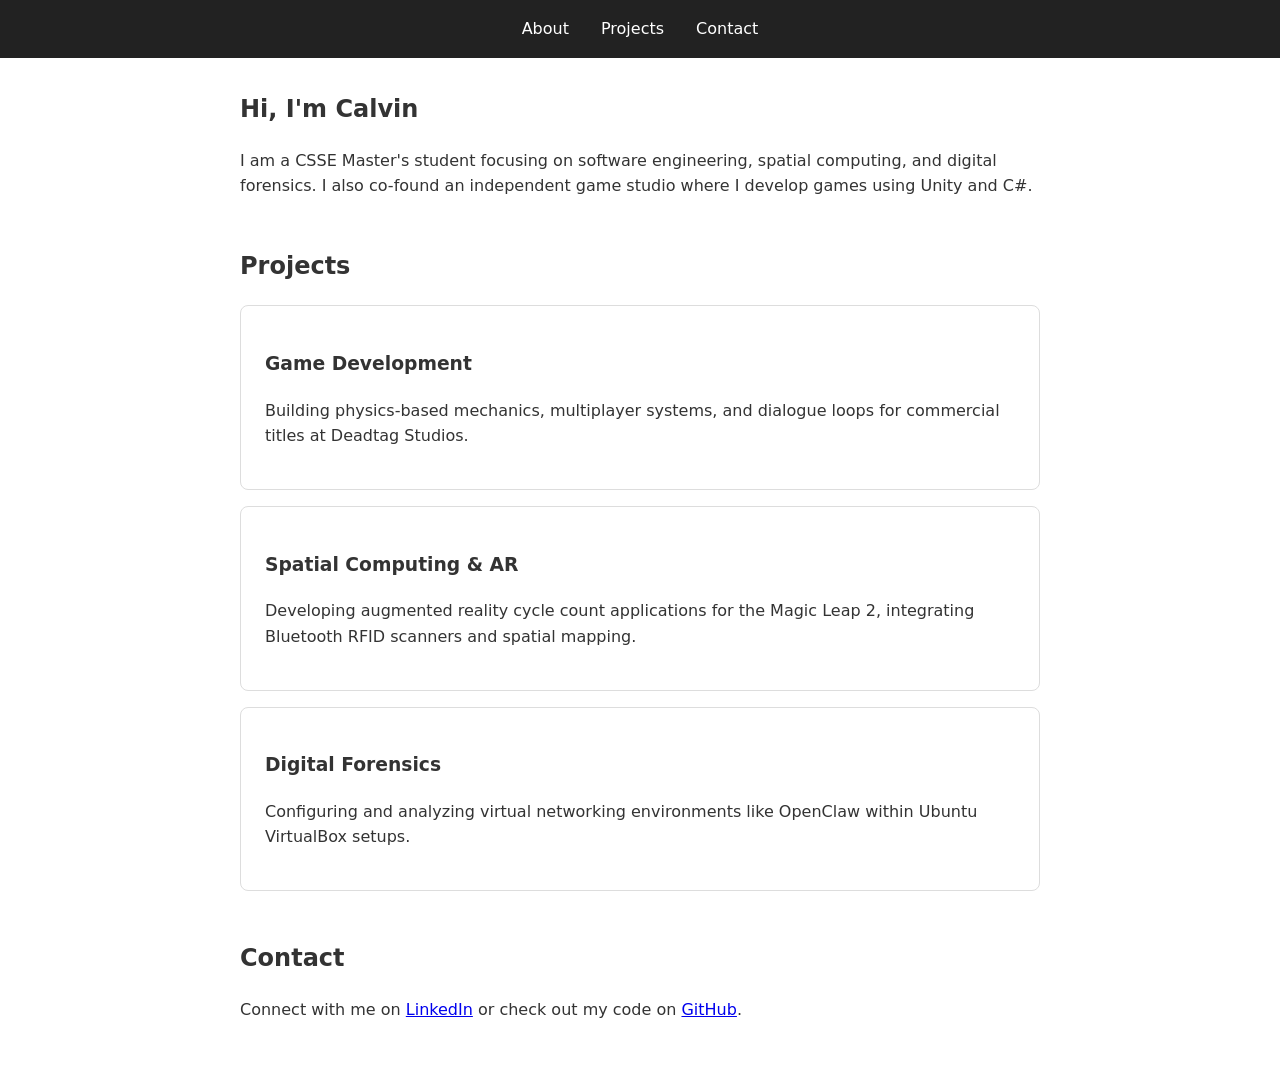
==== index.html @ 8c5049f7 "Template" ====
<!DOCTYPE html>
<html lang="en">
<head>
    <meta charset="UTF-8">
    <meta name="viewport" content="width=device-width, initial-scale=1.0">
    <title>Calvin - Portfolio</title>
    <link rel="stylesheet" href="style.css">
</head>
<body>
    <!-- Navigation -->
    <header>
        <nav>
            <a href="#about">About</a>
            <a href="#projects">Projects</a>
            <a href="#contact">Contact</a>
        </nav>
    </header>

    <!-- Main Content -->
    <main>
        <section id="about">
            <h1>Hi, I'm Calvin</h1>
            <p>I am a CSSE Master's student focusing on software engineering, spatial computing, and digital forensics. I also co-found an independent game studio where I develop games using Unity and C#.</p>
        </section>

        <section id="projects">
            <h2>Projects</h2>
            
            <div class="project-card">
                <h3>Game Development</h3>
                <p>Building physics-based mechanics, multiplayer systems, and dialogue loops for commercial titles at Deadtag Studios.</p>
            </div>

            <div class="project-card">
                <h3>Spatial Computing & AR</h3>
                <p>Developing augmented reality cycle count applications for the Magic Leap 2, integrating Bluetooth RFID scanners and spatial mapping.</p>
            </div>

            <div class="project-card">
                <h3>Digital Forensics</h3>
                <p>Configuring and analyzing virtual networking environments like OpenClaw within Ubuntu VirtualBox setups.</p>
            </div>
        </section>

        <section id="contact">
            <h2>Contact</h2>
            <p>Connect with me on <a href="#">LinkedIn</a> or check out my code on <a href="#">GitHub</a>.</p>
        </section>
    </main>
</body>
</html>
---- style.css ----
body {
    font-family: system-ui, -apple-system, sans-serif;
    line-height: 1.6;
    margin: 0;
    padding: 0;
    color: #333;
}

header {
    background: #222;
    color: #fff;
    padding: 1rem 0;
}

nav {
    display: flex;
    justify-content: center;
    gap: 2rem;
}

nav a {
    color: #fff;
    text-decoration: none;
}

main {
    max-width: 800px;
    margin: 2rem auto;
    padding: 0 1rem;
}

section {
    margin-bottom: 3rem;
}

.project-card {
    border: 1px solid #ddd;
    padding: 1.5rem;
    margin-bottom: 1rem;
    border-radius: 8px;
}
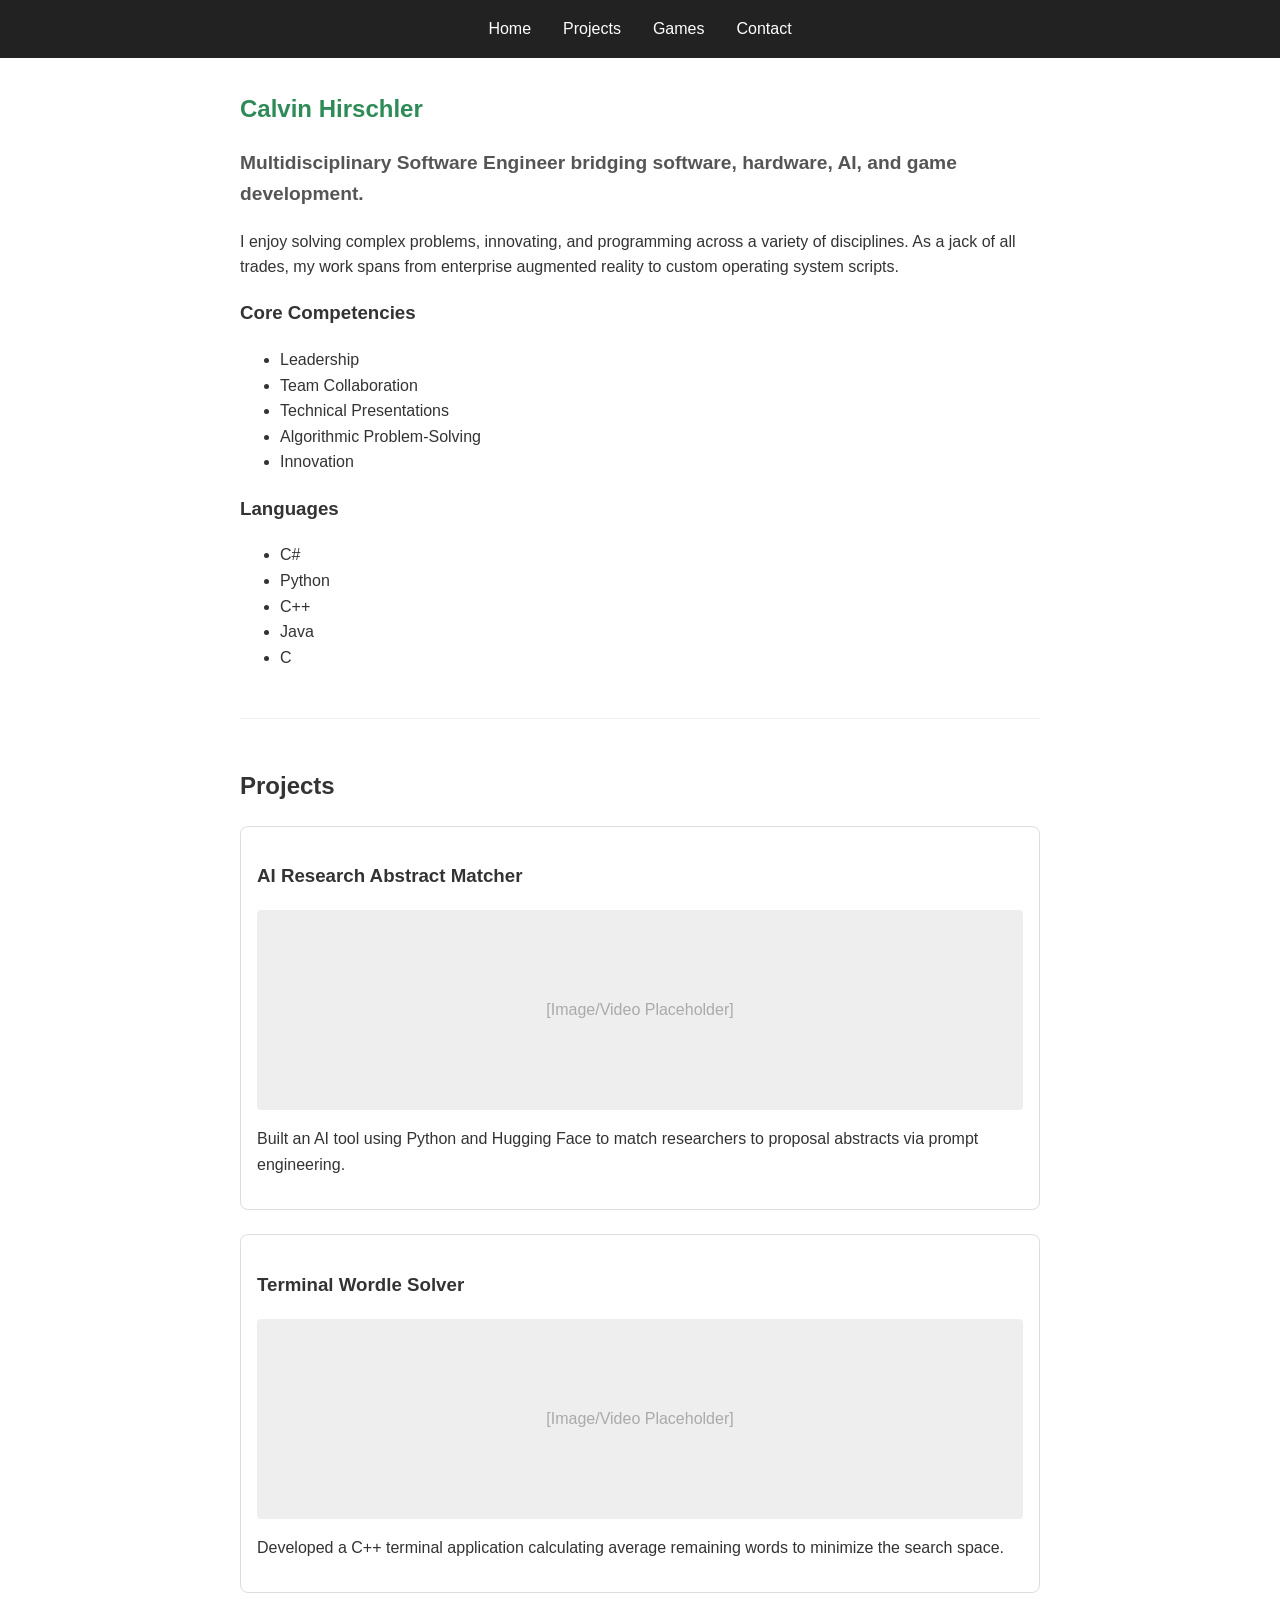
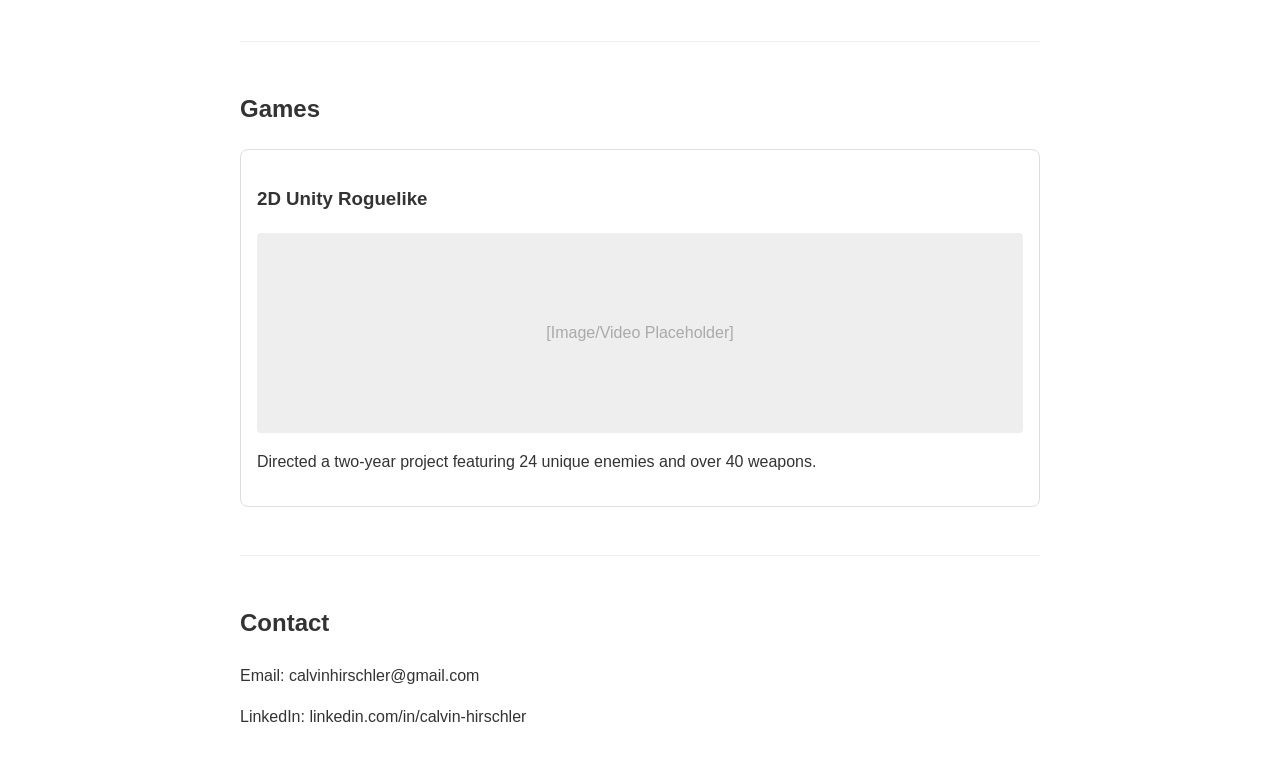
==== commit 3688f2c3: "Updated template" ====
--- a/index.html
+++ b/index.html
@@ -3,48 +3,80 @@
 <head>
     <meta charset="UTF-8">
     <meta name="viewport" content="width=device-width, initial-scale=1.0">
-    <title>Calvin - Portfolio</title>
+    <title>Calvin Hirschler - Portfolio</title>
     <link rel="stylesheet" href="style.css">
 </head>
 <body>
-    <!-- Navigation -->
     <header>
         <nav>
-            <a href="#about">About</a>
+            <a href="#home">Home</a>
             <a href="#projects">Projects</a>
+            <a href="#games">Games</a>
             <a href="#contact">Contact</a>
         </nav>
     </header>
 
-    <!-- Main Content -->
     <main>
-        <section id="about">
-            <h1>Hi, I'm Calvin</h1>
-            <p>I am a CSSE Master's student focusing on software engineering, spatial computing, and digital forensics. I also co-found an independent game studio where I develop games using Unity and C#.</p>
+        <section id="home">
+            <h1 class="highlight">Calvin Hirschler</h1>
+            <p class="subtitle">Multidisciplinary Software Engineer bridging software, hardware, AI, and game development.</p>
+            <p>I enjoy solving complex problems, innovating, and programming across a variety of disciplines. As a jack of all trades, my work spans from enterprise augmented reality to custom operating system scripts.</p>
+            
+            <h3>Core Competencies</h3>
+            <ul>
+                <li>Leadership</li>
+                <li>Team Collaboration</li>
+                <li>Technical Presentations</li>
+                <li>Algorithmic Problem-Solving</li>
+                <li>Innovation</li>
+            </ul>
+
+            <h3>Languages</h3>
+            <ul>
+                <li>C#</li>
+                <li>Python</li>
+                <li>C++</li>
+                <li>Java</li>
+                <li>C</li>
+            </ul>
         </section>
+
+        <hr>
 
         <section id="projects">
             <h2>Projects</h2>
             
-            <div class="project-card">
-                <h3>Game Development</h3>
-                <p>Building physics-based mechanics, multiplayer systems, and dialogue loops for commercial titles at Deadtag Studios.</p>
+            <div class="card">
+                <h3>AI Research Abstract Matcher</h3>
+                <div class="media-placeholder">[Image/Video Placeholder]</div>
+                <p>Built an AI tool using Python and Hugging Face to match researchers to proposal abstracts via prompt engineering.</p>
             </div>
 
-            <div class="project-card">
-                <h3>Spatial Computing & AR</h3>
-                <p>Developing augmented reality cycle count applications for the Magic Leap 2, integrating Bluetooth RFID scanners and spatial mapping.</p>
-            </div>
-
-            <div class="project-card">
-                <h3>Digital Forensics</h3>
-                <p>Configuring and analyzing virtual networking environments like OpenClaw within Ubuntu VirtualBox setups.</p>
+            <div class="card">
+                <h3>Terminal Wordle Solver</h3>
+                <div class="media-placeholder">[Image/Video Placeholder]</div>
+                <p>Developed a C++ terminal application calculating average remaining words to minimize the search space.</p>
             </div>
         </section>
 
+        <hr>
+
+        <section id="games">
+            <h2>Games</h2>
+            
+            <div class="card">
+                <h3>2D Unity Roguelike</h3>
+                <div class="media-placeholder">[Image/Video Placeholder]</div>
+                <p>Directed a two-year project featuring 24 unique enemies and over 40 weapons.</p>
+            </div>
+        </section>
+
+        <hr>
+
         <section id="contact">
             <h2>Contact</h2>
-            <p>Connect with me on <a href="#">LinkedIn</a> or check out my code on <a href="#">GitHub</a>.</p>
+            <p>Email: calvinhirschler@gmail.com</p>
+            <p>LinkedIn: linkedin.com/in/calvin-hirschler</p>
         </section>
     </main>
 </body>
--- a/style.css
+++ b/style.css
@@ -1,41 +1,54 @@
 body {
-    font-family: system-ui, -apple-system, sans-serif;
+    font-family: sans-serif;
     line-height: 1.6;
     margin: 0;
     padding: 0;
     color: #333;
 }
-
 header {
     background: #222;
-    color: #fff;
     padding: 1rem 0;
 }
-
 nav {
     display: flex;
     justify-content: center;
     gap: 2rem;
 }
-
 nav a {
     color: #fff;
     text-decoration: none;
 }
-
 main {
     max-width: 800px;
     margin: 2rem auto;
     padding: 0 1rem;
 }
-
-section {
-    margin-bottom: 3rem;
+.highlight {
+    color: #2e8b57;
 }
-
-.project-card {
+.subtitle {
+    font-size: 1.2rem;
+    font-weight: bold;
+    color: #555;
+}
+.card {
     border: 1px solid #ddd;
-    padding: 1.5rem;
+    border-radius: 8px;
+    padding: 1rem;
+    margin-bottom: 1.5rem;
+}
+.media-placeholder {
+    background: #eee;
+    height: 200px;
+    display: flex;
+    align-items: center;
+    justify-content: center;
+    color: #aaa;
     margin-bottom: 1rem;
-    border-radius: 8px;
+    border-radius: 4px;
+}
+hr {
+    margin: 3rem 0;
+    border: 0;
+    border-top: 1px solid #eee;
 }
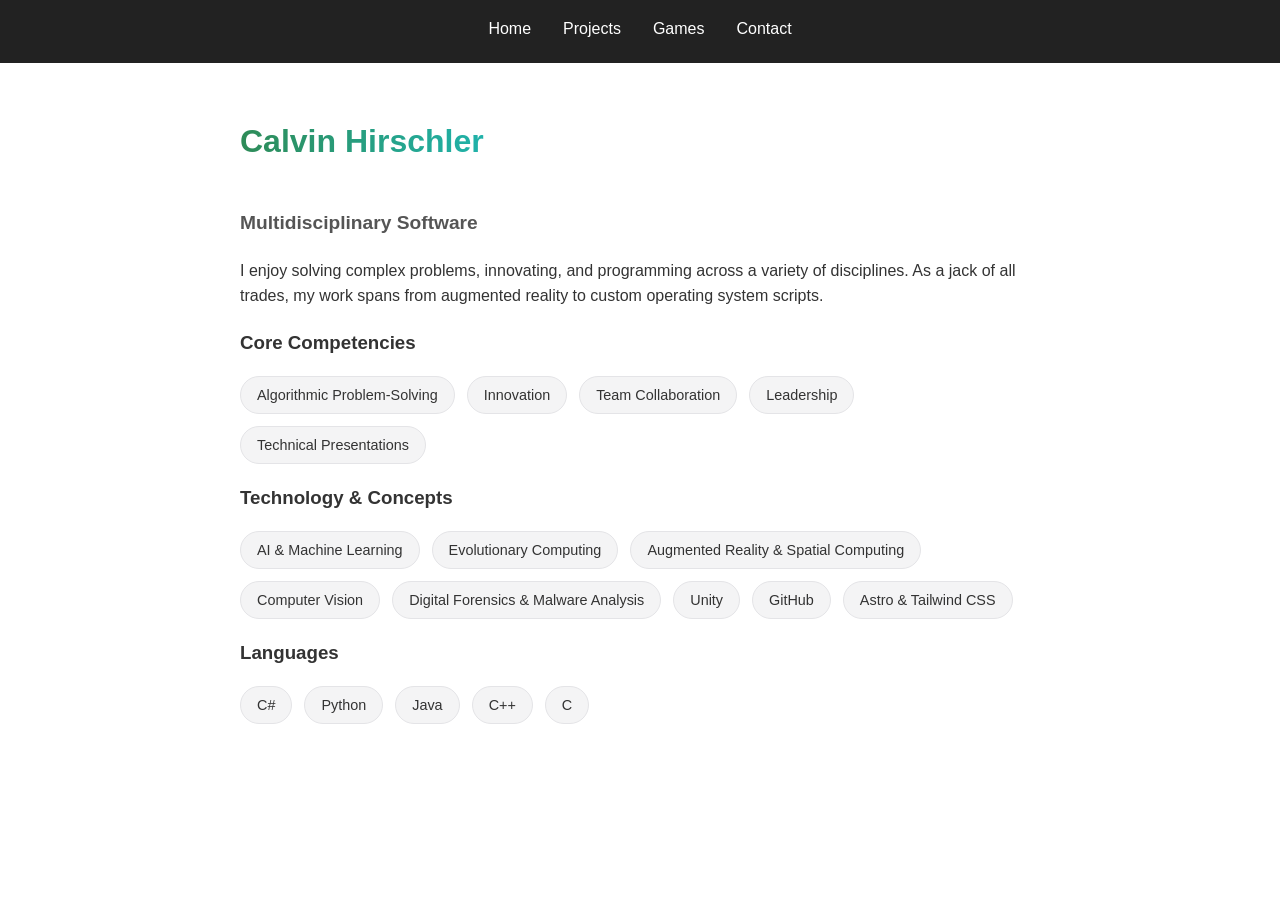
==== commit de9c17d3: "Updated pages" ====
--- a/index.html
+++ b/index.html
@@ -3,81 +3,52 @@
 <head>
     <meta charset="UTF-8">
     <meta name="viewport" content="width=device-width, initial-scale=1.0">
-    <title>Calvin Hirschler - Portfolio</title>
+    <title>Calvin Hirschler - Home</title>
     <link rel="stylesheet" href="style.css">
 </head>
 <body>
     <header>
         <nav>
-            <a href="#home">Home</a>
-            <a href="#projects">Projects</a>
-            <a href="#games">Games</a>
-            <a href="#contact">Contact</a>
+            <a href="index.html">Home</a>
+            <a href="projects.html">Projects</a>
+            <a href="games.html">Games</a>
+            <a href="contact.html">Contact</a>
         </nav>
     </header>
+    <main>
+        <h1 class="highlight">Calvin Hirschler</h1>
+        <p class="subtitle">Multidisciplinary Software</p>
+        <p>I enjoy solving complex problems, innovating, and programming across a variety of disciplines. As a jack of all trades, my work spans from augmented reality to custom operating system scripts.</p>
+        
+        <h3>Core Competencies</h3>
+        <ul class="skill-tags">
+            <li>Algorithmic Problem-Solving</li>
+            <li>Innovation</li>
+            <li>Team Collaboration</li>
+            <li>Leadership</li>
+            <li>Technical Presentations</li>
+        </ul>
 
-    <main>
-        <section id="home">
-            <h1 class="highlight">Calvin Hirschler</h1>
-            <p class="subtitle">Multidisciplinary Software Engineer bridging software, hardware, AI, and game development.</p>
-            <p>I enjoy solving complex problems, innovating, and programming across a variety of disciplines. As a jack of all trades, my work spans from enterprise augmented reality to custom operating system scripts.</p>
-            
-            <h3>Core Competencies</h3>
-            <ul>
-                <li>Leadership</li>
-                <li>Team Collaboration</li>
-                <li>Technical Presentations</li>
-                <li>Algorithmic Problem-Solving</li>
-                <li>Innovation</li>
-            </ul>
+        <h3>Technology & Concepts</h3>
+        <ul class="skill-tags">
+            <li>AI & Machine Learning</li>
+            <li>Evolutionary Computing</li>
+            <li>Augmented Reality & Spatial Computing</li>
+            <li>Computer Vision</li>
+            <li>Digital Forensics & Malware Analysis</li>
+            <li>Unity</li>
+            <li>GitHub</li>
+            <li>Astro & Tailwind CSS</li>
+        </ul>
 
-            <h3>Languages</h3>
-            <ul>
-                <li>C#</li>
-                <li>Python</li>
-                <li>C++</li>
-                <li>Java</li>
-                <li>C</li>
-            </ul>
-        </section>
-
-        <hr>
-
-        <section id="projects">
-            <h2>Projects</h2>
-            
-            <div class="card">
-                <h3>AI Research Abstract Matcher</h3>
-                <div class="media-placeholder">[Image/Video Placeholder]</div>
-                <p>Built an AI tool using Python and Hugging Face to match researchers to proposal abstracts via prompt engineering.</p>
-            </div>
-
-            <div class="card">
-                <h3>Terminal Wordle Solver</h3>
-                <div class="media-placeholder">[Image/Video Placeholder]</div>
-                <p>Developed a C++ terminal application calculating average remaining words to minimize the search space.</p>
-            </div>
-        </section>
-
-        <hr>
-
-        <section id="games">
-            <h2>Games</h2>
-            
-            <div class="card">
-                <h3>2D Unity Roguelike</h3>
-                <div class="media-placeholder">[Image/Video Placeholder]</div>
-                <p>Directed a two-year project featuring 24 unique enemies and over 40 weapons.</p>
-            </div>
-        </section>
-
-        <hr>
-
-        <section id="contact">
-            <h2>Contact</h2>
-            <p>Email: calvinhirschler@gmail.com</p>
-            <p>LinkedIn: linkedin.com/in/calvin-hirschler</p>
-        </section>
+        <h3>Languages</h3>
+        <ul class="skill-tags">
+            <li>C#</li>
+            <li>Python</li>
+            <li>Java</li>
+            <li>C++</li>
+            <li>C</li>
+        </ul>
     </main>
 </body>
 </html>
--- a/style.css
+++ b/style.css
@@ -51,4 +51,91 @@
     margin: 3rem 0;
     border: 0;
     border-top: 1px solid #eee;
+}
+
+@keyframes fadeIn {
+    from { opacity: 0; transform: translateY(20px); }
+    to { opacity: 1; transform: translateY(0); }
+}
+
+main {
+    max-width: 800px;
+    margin: 2rem auto;
+    padding: 0 1rem;
+    opacity: 0;
+    animation: fadeIn 0.8s ease-out forwards;
+}
+
+.card {
+    border: 1px solid #ddd;
+    border-radius: 8px;
+    padding: 1rem;
+    margin-bottom: 1.5rem;
+    transition: transform 0.3s ease, box-shadow 0.3s ease;
+}
+
+.card:hover {
+    transform: translateY(-5px);
+    box-shadow: 0 10px 20px rgba(0,0,0,0.15);
+}
+
+.highlight {
+    background: linear-gradient(90deg, #2e8b57, #20b2aa);
+    -webkit-background-clip: text;
+    -webkit-text-fill-color: transparent;
+    display: inline-block;
+}
+
+nav a {
+    color: #fff;
+    text-decoration: none;
+    position: relative;
+    padding-bottom: 5px;
+    transition: color 0.3s ease;
+}
+
+nav a:hover {
+    color: #20b2aa;
+}
+
+nav a::after {
+    content: "";
+    position: absolute;
+    width: 0;
+    height: 2px;
+    bottom: 0;
+    left: 0;
+    background-color: #20b2aa;
+    transition: width 0.3s ease;
+}
+
+nav a:hover::after {
+    width: 100%;
+}
+
+.skill-tags {
+    display: flex;
+    flex-wrap: wrap;
+    gap: 0.75rem;
+    padding: 0;
+    list-style: none;
+}
+
+.skill-tags li {
+    background-color: #f4f4f5;
+    color: #333;
+    padding: 0.4rem 1rem;
+    border-radius: 20px;
+    font-size: 0.9rem;
+    font-weight: 500;
+    border: 1px solid #e4e4e7;
+    transition: all 0.3s ease;
+}
+
+.skill-tags li:hover {
+    background-color: #20b2aa;
+    color: #fff;
+    border-color: #20b2aa;
+    transform: translateY(-2px);
+    box-shadow: 0 4px 6px rgba(32, 178, 170, 0.2);
 }
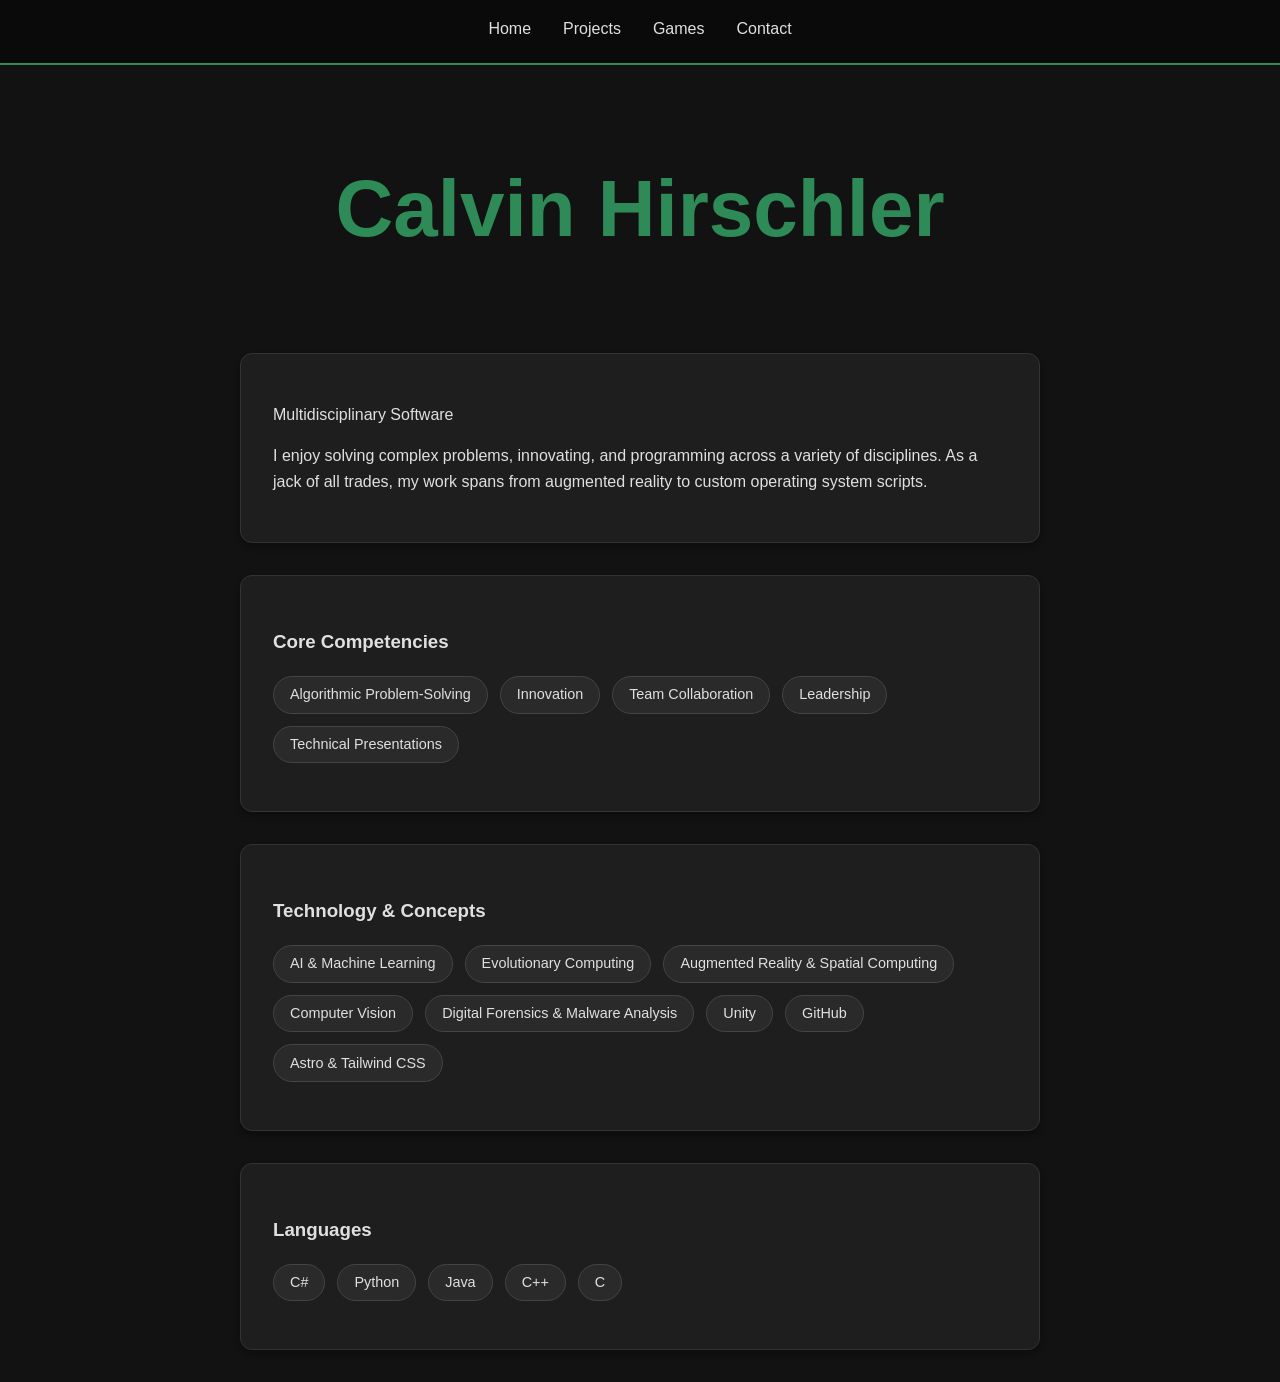
==== commit c790f042: "Changed theme to green-gray-black" ====
--- a/index.html
+++ b/index.html
@@ -16,39 +16,64 @@
         </nav>
     </header>
     <main>
-        <h1 class="highlight">Calvin Hirschler</h1>
-        <p class="subtitle">Multidisciplinary Software</p>
-        <p>I enjoy solving complex problems, innovating, and programming across a variety of disciplines. As a jack of all trades, my work spans from augmented reality to custom operating system scripts.</p>
+        <div class="name-container" id="nameContainer">
+            <h1 class="huge-name">Calvin Hirschler</h1>
+            <div class="invert-circle" id="invertCircle"></div>
+        </div>
+
+        <script>
+            const container = document.getElementById('nameContainer');
+            const circle = document.getElementById('invertCircle');
+
+            container.addEventListener('mousemove', (e) => {
+                const rect = container.getBoundingClientRect();
+                const x = e.clientX - rect.left;
+                const y = e.clientY - rect.top;
+                circle.style.left = `${x}px`;
+                circle.style.top = `${y}px`;
+            });
+        </script>
+
+        <div class="content-box">
+            <p class="subtitle">Multidisciplinary Software</p>
+            <p>I enjoy solving complex problems, innovating, and programming across a variety of disciplines. As a jack of all trades, my work spans from augmented reality to custom operating system scripts.</p>
+        </div>
         
-        <h3>Core Competencies</h3>
-        <ul class="skill-tags">
-            <li>Algorithmic Problem-Solving</li>
-            <li>Innovation</li>
-            <li>Team Collaboration</li>
-            <li>Leadership</li>
-            <li>Technical Presentations</li>
-        </ul>
+        <div class="content-box">
+            <h3>Core Competencies</h3>
+            <ul class="skill-tags">
+                <li>Algorithmic Problem-Solving</li>
+                <li>Innovation</li>
+                <li>Team Collaboration</li>
+                <li>Leadership</li>
+                <li>Technical Presentations</li>
+            </ul>
+        </div>
 
-        <h3>Technology & Concepts</h3>
-        <ul class="skill-tags">
-            <li>AI & Machine Learning</li>
-            <li>Evolutionary Computing</li>
-            <li>Augmented Reality & Spatial Computing</li>
-            <li>Computer Vision</li>
-            <li>Digital Forensics & Malware Analysis</li>
-            <li>Unity</li>
-            <li>GitHub</li>
-            <li>Astro & Tailwind CSS</li>
-        </ul>
+        <div class="content-box">
+            <h3>Technology & Concepts</h3>
+            <ul class="skill-tags">
+                <li>AI & Machine Learning</li>
+                <li>Evolutionary Computing</li>
+                <li>Augmented Reality & Spatial Computing</li>
+                <li>Computer Vision</li>
+                <li>Digital Forensics & Malware Analysis</li>
+                <li>Unity</li>
+                <li>GitHub</li>
+                <li>Astro & Tailwind CSS</li>
+            </ul>
+        </div>
 
-        <h3>Languages</h3>
-        <ul class="skill-tags">
-            <li>C#</li>
-            <li>Python</li>
-            <li>Java</li>
-            <li>C++</li>
-            <li>C</li>
-        </ul>
+        <div class="content-box">
+            <h3>Languages</h3>
+            <ul class="skill-tags">
+                <li>C#</li>
+                <li>Python</li>
+                <li>Java</li>
+                <li>C++</li>
+                <li>C</li>
+            </ul>
+        </div>
     </main>
 </body>
 </html>
--- a/style.css
+++ b/style.css
@@ -3,91 +3,24 @@
     line-height: 1.6;
     margin: 0;
     padding: 0;
-    color: #333;
+    background-color: #121212;
+    color: #e0e0e0;
 }
+
 header {
-    background: #222;
+    background: #0a0a0a;
     padding: 1rem 0;
+    border-bottom: 2px solid #2e8b57;
 }
+
 nav {
     display: flex;
     justify-content: center;
     gap: 2rem;
 }
-nav a {
-    color: #fff;
-    text-decoration: none;
-}
-main {
-    max-width: 800px;
-    margin: 2rem auto;
-    padding: 0 1rem;
-}
-.highlight {
-    color: #2e8b57;
-}
-.subtitle {
-    font-size: 1.2rem;
-    font-weight: bold;
-    color: #555;
-}
-.card {
-    border: 1px solid #ddd;
-    border-radius: 8px;
-    padding: 1rem;
-    margin-bottom: 1.5rem;
-}
-.media-placeholder {
-    background: #eee;
-    height: 200px;
-    display: flex;
-    align-items: center;
-    justify-content: center;
-    color: #aaa;
-    margin-bottom: 1rem;
-    border-radius: 4px;
-}
-hr {
-    margin: 3rem 0;
-    border: 0;
-    border-top: 1px solid #eee;
-}
-
-@keyframes fadeIn {
-    from { opacity: 0; transform: translateY(20px); }
-    to { opacity: 1; transform: translateY(0); }
-}
-
-main {
-    max-width: 800px;
-    margin: 2rem auto;
-    padding: 0 1rem;
-    opacity: 0;
-    animation: fadeIn 0.8s ease-out forwards;
-}
-
-.card {
-    border: 1px solid #ddd;
-    border-radius: 8px;
-    padding: 1rem;
-    margin-bottom: 1.5rem;
-    transition: transform 0.3s ease, box-shadow 0.3s ease;
-}
-
-.card:hover {
-    transform: translateY(-5px);
-    box-shadow: 0 10px 20px rgba(0,0,0,0.15);
-}
-
-.highlight {
-    background: linear-gradient(90deg, #2e8b57, #20b2aa);
-    -webkit-background-clip: text;
-    -webkit-text-fill-color: transparent;
-    display: inline-block;
-}
 
 nav a {
-    color: #fff;
+    color: #e0e0e0;
     text-decoration: none;
     position: relative;
     padding-bottom: 5px;
@@ -95,7 +28,7 @@
 }
 
 nav a:hover {
-    color: #20b2aa;
+    color: #2e8b57;
 }
 
 nav a::after {
@@ -105,12 +38,33 @@
     height: 2px;
     bottom: 0;
     left: 0;
-    background-color: #20b2aa;
+    background-color: #2e8b57;
     transition: width 0.3s ease;
 }
 
 nav a:hover::after {
     width: 100%;
+}
+
+main {
+    max-width: 800px;
+    margin: 2rem auto;
+    padding: 0 1rem;
+}
+
+.content-box {
+    background: #1e1e1e;
+    border: 1px solid #333;
+    border-radius: 12px;
+    padding: 2rem;
+    margin-bottom: 2rem;
+    box-shadow: 0 4px 6px rgba(0, 0, 0, 0.3);
+    transition: transform 0.3s ease, box-shadow 0.3s ease;
+}
+
+.content-box:hover {
+    transform: translateY(-2px);
+    box-shadow: 0 8px 15px rgba(46, 139, 87, 0.2);
 }
 
 .skill-tags {
@@ -122,20 +76,34 @@
 }
 
 .skill-tags li {
-    background-color: #f4f4f5;
-    color: #333;
+    background-color: #2a2a2a;
+    color: #e0e0e0;
     padding: 0.4rem 1rem;
     border-radius: 20px;
     font-size: 0.9rem;
     font-weight: 500;
-    border: 1px solid #e4e4e7;
+    border: 1px solid #444;
     transition: all 0.3s ease;
 }
 
 .skill-tags li:hover {
-    background-color: #20b2aa;
+    background-color: #2e8b57;
     color: #fff;
-    border-color: #20b2aa;
+    border-color: #2e8b57;
     transform: translateY(-2px);
-    box-shadow: 0 4px 6px rgba(32, 178, 170, 0.2);
+}
+
+.name-container {
+    text-align: center;
+    margin: 3rem 0;
+    padding: 2rem;
+}
+
+.huge-name {
+    font-size: 5rem;
+    font-weight: 900;
+    margin: 0;
+    color: #2e8b57;
+    cursor: pointer;
+    transition: color 0.3s ease;
 }
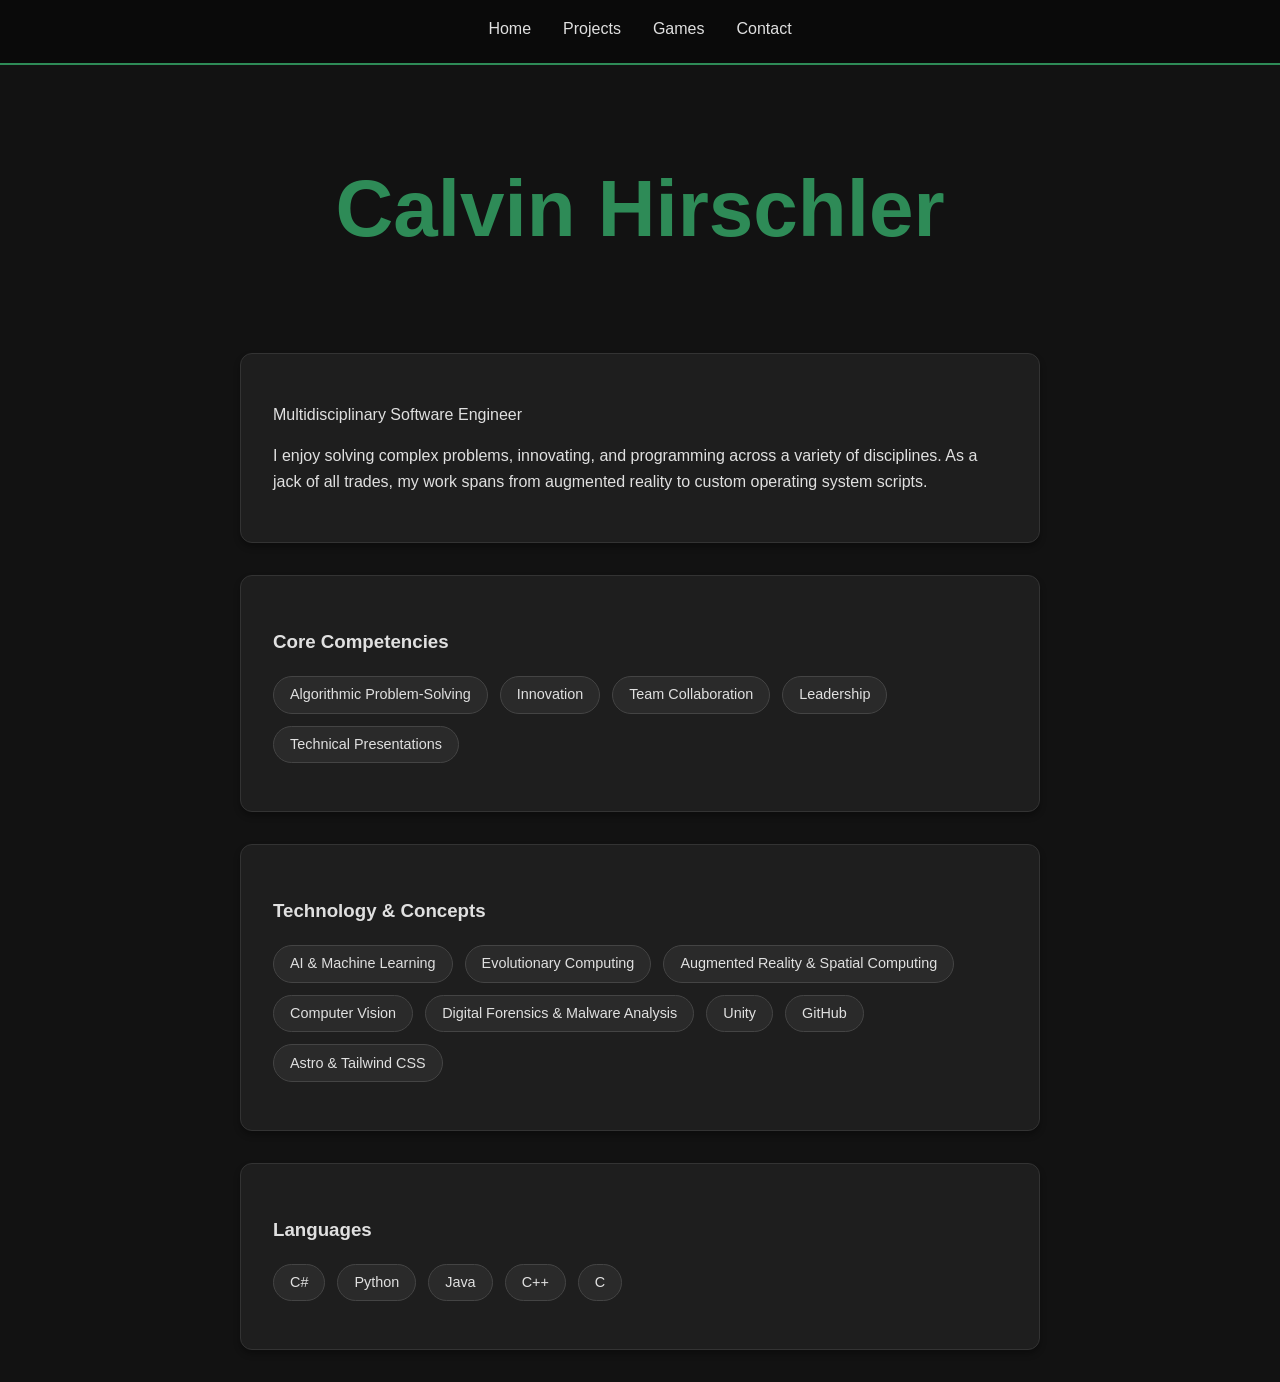
==== commit 639b7519: "Glitch effect and name effect" ====
--- a/index.html
+++ b/index.html
@@ -16,26 +16,12 @@
         </nav>
     </header>
     <main>
-        <div class="name-container" id="nameContainer">
-            <h1 class="huge-name">Calvin Hirschler</h1>
-            <div class="invert-circle" id="invertCircle"></div>
+        <div class="name-container">
+            <h1 class="huge-name" id="shatterName">Calvin Hirschler</h1>
         </div>
 
-        <script>
-            const container = document.getElementById('nameContainer');
-            const circle = document.getElementById('invertCircle');
-
-            container.addEventListener('mousemove', (e) => {
-                const rect = container.getBoundingClientRect();
-                const x = e.clientX - rect.left;
-                const y = e.clientY - rect.top;
-                circle.style.left = `${x}px`;
-                circle.style.top = `${y}px`;
-            });
-        </script>
-
         <div class="content-box">
-            <p class="subtitle">Multidisciplinary Software</p>
+            <p class="subtitle">Multidisciplinary Software Engineer</p>
             <p>I enjoy solving complex problems, innovating, and programming across a variety of disciplines. As a jack of all trades, my work spans from augmented reality to custom operating system scripts.</p>
         </div>
         
@@ -75,5 +61,81 @@
             </ul>
         </div>
     </main>
+
+    <script>
+        const nameEl = document.getElementById('shatterName');
+        let isShattered = false;
+
+        nameEl.addEventListener('click', () => {
+            if (isShattered) return;
+            isShattered = true;
+
+            const text = nameEl.innerText;
+            nameEl.innerHTML = '';
+            const particles = [];
+
+            for (let char of text) {
+                const span = document.createElement('span');
+                span.innerText = char === ' ' ? '\u00A0' : char;
+                span.style.display = 'inline-block';
+                span.style.position = 'relative';
+                nameEl.appendChild(span);
+                
+                particles.push({
+                    el: span,
+                    vx: (Math.random() - 0.5) * 20,
+                    vy: (Math.random() - 1) * 20,
+                    rot: (Math.random() - 0.5) * 45,
+                    x: 0,
+                    y: 0,
+                    r: 0,
+                    opacity: 1
+                });
+            }
+
+            const gravity = 0.8;
+
+            function animate() {
+                let active = false;
+                particles.forEach(p => {
+                    p.vy += gravity;
+                    p.x += p.vx;
+                    p.y += p.vy;
+                    p.r += p.rot;
+                    p.opacity -= 0.015;
+                    
+                    p.el.style.transform = `translate(${p.x}px, ${p.y}px) rotate(${p.r}deg)`;
+                    p.el.style.opacity = Math.max(0, p.opacity);
+                    
+                    if (p.opacity > 0) active = true;
+                });
+                
+                if (active) {
+                    requestAnimationFrame(animate);
+                } else {
+                    setTimeout(() => {
+                        nameEl.innerHTML = text;
+                        isShattered = false;
+                    }, 400);
+                }
+            }
+            
+            requestAnimationFrame(animate);
+        });
+
+        const glitchElements = document.querySelectorAll('.content-box, .skill-tags li');
+        
+        glitchElements.forEach(el => {
+            const triggerGlitch = () => {
+                el.style.animation = 'none';
+                void el.offsetWidth; 
+                const animationName = el.classList.contains('content-box') ? 'glitch-box' : 'glitch-text';
+                el.style.animation = `${animationName} 0.3s cubic-bezier(0.25, 0.46, 0.45, 0.94) both`;
+            };
+            
+            el.addEventListener('mouseenter', triggerGlitch);
+            el.addEventListener('mouseleave', triggerGlitch);
+        });
+    </script>
 </body>
 </html>
--- a/style.css
+++ b/style.css
@@ -5,6 +5,7 @@
     padding: 0;
     background-color: #121212;
     color: #e0e0e0;
+    overflow-x: hidden;
 }
 
 header {
@@ -52,6 +53,25 @@
     padding: 0 1rem;
 }
 
+.name-container {
+    text-align: center;
+    margin: 3rem 0;
+    padding: 2rem;
+}
+
+.huge-name {
+    font-size: 5rem;
+    font-weight: 900;
+    margin: 0;
+    color: #2e8b57;
+    cursor: pointer;
+}
+
+.huge-name:hover {
+    color: #3cb371;
+    text-shadow: 0 0 15px rgba(46, 139, 87, 0.6);
+}
+
 .content-box {
     background: #1e1e1e;
     border: 1px solid #333;
@@ -59,12 +79,10 @@
     padding: 2rem;
     margin-bottom: 2rem;
     box-shadow: 0 4px 6px rgba(0, 0, 0, 0.3);
-    transition: transform 0.3s ease, box-shadow 0.3s ease;
 }
 
 .content-box:hover {
-    transform: translateY(-2px);
-    box-shadow: 0 8px 15px rgba(46, 139, 87, 0.2);
+    border-color: #2e8b57;
 }
 
 .skill-tags {
@@ -83,27 +101,28 @@
     font-size: 0.9rem;
     font-weight: 500;
     border: 1px solid #444;
-    transition: all 0.3s ease;
 }
 
 .skill-tags li:hover {
     background-color: #2e8b57;
     color: #fff;
     border-color: #2e8b57;
-    transform: translateY(-2px);
 }
 
-.name-container {
-    text-align: center;
-    margin: 3rem 0;
-    padding: 2rem;
+@keyframes glitch-box {
+    0% { transform: translate(0); box-shadow: 0 4px 6px rgba(0,0,0,0.3); }
+    20% { transform: translate(-2px, 2px); box-shadow: -2px 0 #cccccc, 2px 0 #2e8b57; }
+    40% { transform: translate(-2px, -2px); box-shadow: 2px 0 #cccccc, -2px 0 #2e8b57; }
+    60% { transform: translate(2px, 2px); box-shadow: -2px 0 #cccccc, 2px 0 #2e8b57; }
+    80% { transform: translate(2px, -2px); box-shadow: 2px 0 #cccccc, -2px 0 #2e8b57; }
+    100% { transform: translate(0); box-shadow: 0 4px 6px rgba(0,0,0,0.3); }
 }
 
-.huge-name {
-    font-size: 5rem;
-    font-weight: 900;
-    margin: 0;
-    color: #2e8b57;
-    cursor: pointer;
-    transition: color 0.3s ease;
+@keyframes glitch-text {
+    0% { transform: translate(0) skew(0deg); text-shadow: none; }
+    20% { transform: translate(-1px, 1px) skew(-5deg); text-shadow: -1px 0 #cccccc, 1px 0 #2e8b57; }
+    40% { transform: translate(-1px, -1px) skew(5deg); text-shadow: 1px 0 #cccccc, -1px 0 #2e8b57; }
+    60% { transform: translate(1px, 1px) skew(-5deg); text-shadow: -1px 0 #cccccc, 1px 0 #2e8b57; }
+    80% { transform: translate(1px, -1px) skew(5deg); text-shadow: 1px 0 #cccccc, -1px 0 #2e8b57; }
+    100% { transform: translate(0) skew(0deg); text-shadow: none; }
 }
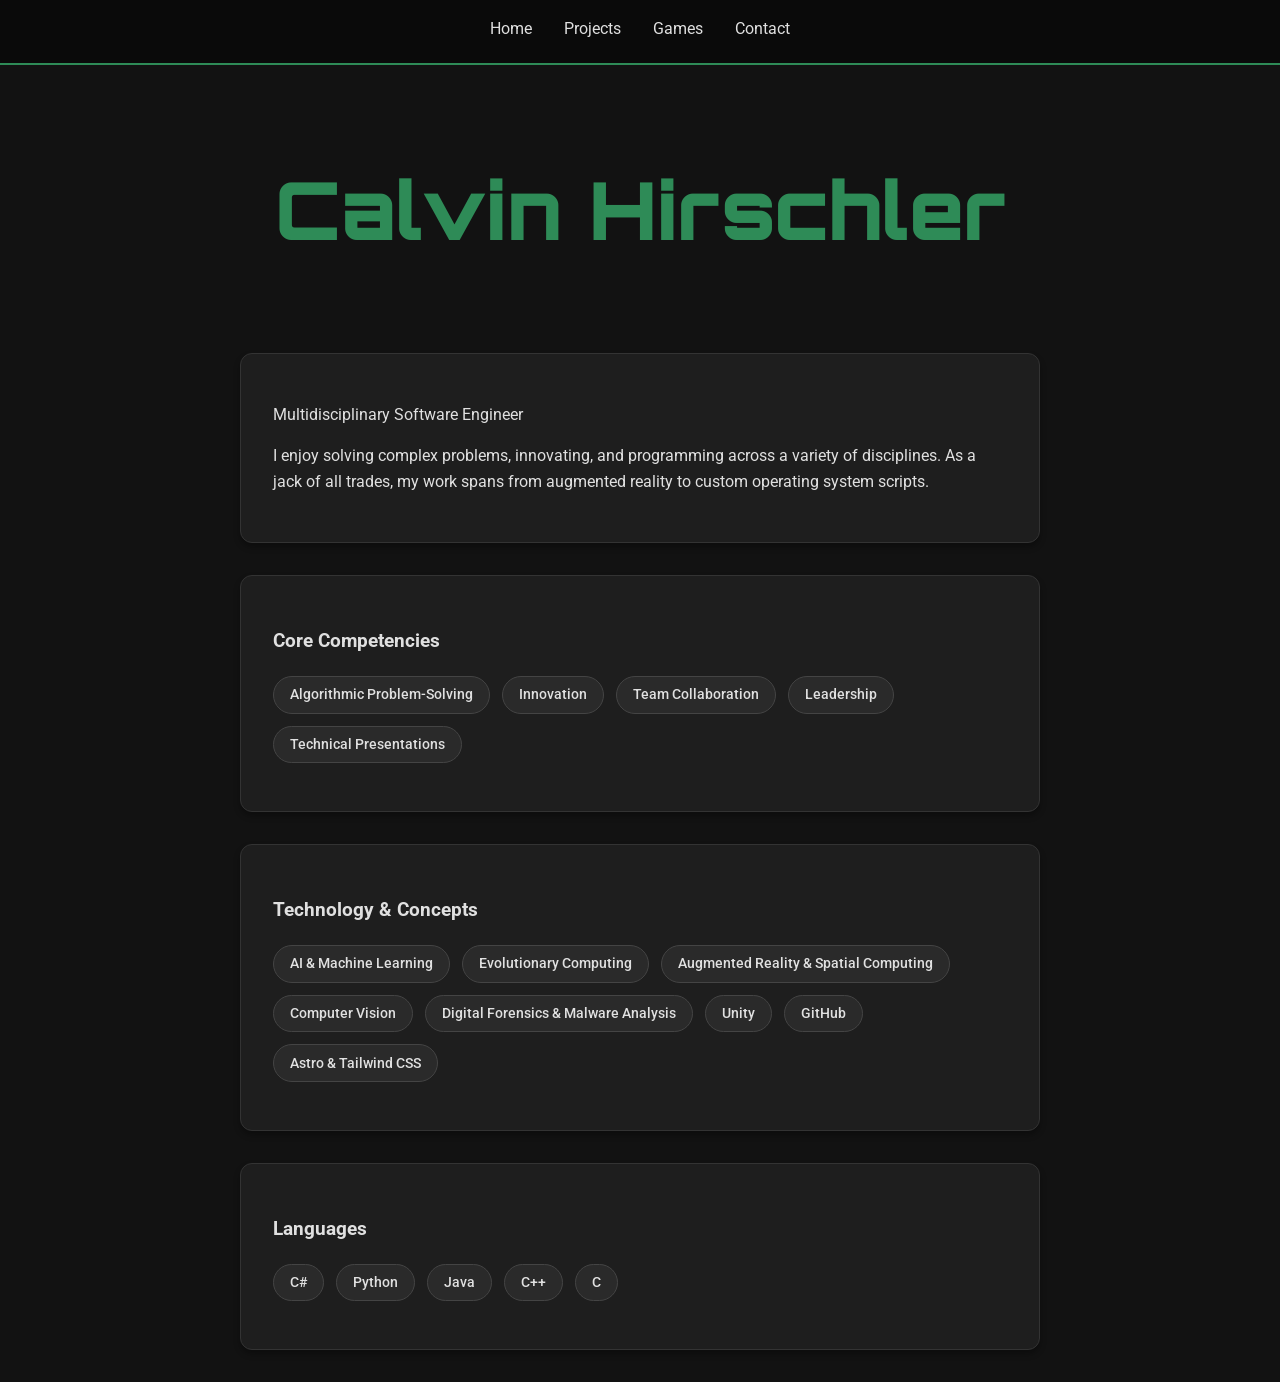
==== commit d33f6dcf: "Finalized style, messed with fonts" ====
--- a/index.html
+++ b/index.html
@@ -4,6 +4,7 @@
     <meta charset="UTF-8">
     <meta name="viewport" content="width=device-width, initial-scale=1.0">
     <title>Calvin Hirschler - Home</title>
+    <link href="https://fonts.googleapis.com/css2?family=Orbitron:wght@700;900&family=Roboto:wght@400;500&display=swap" rel="stylesheet">
     <link rel="stylesheet" href="style.css">
 </head>
 <body>
@@ -126,15 +127,16 @@
         const glitchElements = document.querySelectorAll('.content-box, .skill-tags li');
         
         glitchElements.forEach(el => {
-            const triggerGlitch = () => {
+            el.addEventListener('mouseenter', () => {
                 el.style.animation = 'none';
                 void el.offsetWidth; 
                 const animationName = el.classList.contains('content-box') ? 'glitch-box' : 'glitch-text';
-                el.style.animation = `${animationName} 0.3s cubic-bezier(0.25, 0.46, 0.45, 0.94) both`;
-            };
+                el.style.animation = `${animationName} 0.4s ease-out forwards`;
+            });
             
-            el.addEventListener('mouseenter', triggerGlitch);
-            el.addEventListener('mouseleave', triggerGlitch);
+            el.addEventListener('mouseleave', () => {
+                el.style.animation = 'none';
+            });
         });
     </script>
 </body>
--- a/style.css
+++ b/style.css
@@ -1,5 +1,5 @@
 body {
-    font-family: sans-serif;
+    font-family: 'Roboto', sans-serif;
     line-height: 1.6;
     margin: 0;
     padding: 0;
@@ -60,6 +60,7 @@
 }
 
 .huge-name {
+    font-family: 'Orbitron', sans-serif;
     font-size: 5rem;
     font-weight: 900;
     margin: 0;
@@ -110,19 +111,13 @@
 }
 
 @keyframes glitch-box {
-    0% { transform: translate(0); box-shadow: 0 4px 6px rgba(0,0,0,0.3); }
-    20% { transform: translate(-2px, 2px); box-shadow: -2px 0 #cccccc, 2px 0 #2e8b57; }
-    40% { transform: translate(-2px, -2px); box-shadow: 2px 0 #cccccc, -2px 0 #2e8b57; }
-    60% { transform: translate(2px, 2px); box-shadow: -2px 0 #cccccc, 2px 0 #2e8b57; }
-    80% { transform: translate(2px, -2px); box-shadow: 2px 0 #cccccc, -2px 0 #2e8b57; }
-    100% { transform: translate(0); box-shadow: 0 4px 6px rgba(0,0,0,0.3); }
+    0% { transform: scale(1); box-shadow: 0 4px 6px rgba(0,0,0,0.3); border-color: #333; }
+    25% { transform: scale(1.02); box-shadow: 0 0 15px rgba(255, 255, 255, 0.8); border-color: #ffffff; }
+    100% { transform: scale(1.01); box-shadow: 0 0 10px rgba(255, 255, 255, 0.15); border-color: #2e8b57; }
 }
 
 @keyframes glitch-text {
-    0% { transform: translate(0) skew(0deg); text-shadow: none; }
-    20% { transform: translate(-1px, 1px) skew(-5deg); text-shadow: -1px 0 #cccccc, 1px 0 #2e8b57; }
-    40% { transform: translate(-1px, -1px) skew(5deg); text-shadow: 1px 0 #cccccc, -1px 0 #2e8b57; }
-    60% { transform: translate(1px, 1px) skew(-5deg); text-shadow: -1px 0 #cccccc, 1px 0 #2e8b57; }
-    80% { transform: translate(1px, -1px) skew(5deg); text-shadow: 1px 0 #cccccc, -1px 0 #2e8b57; }
-    100% { transform: translate(0) skew(0deg); text-shadow: none; }
+    0% { transform: scale(1); background-color: #2a2a2a; color: #e0e0e0; box-shadow: none; }
+    25% { transform: scale(1.1); background-color: #ffffff; color: #121212; box-shadow: 0 0 10px rgba(255, 255, 255, 0.8); }
+    100% { transform: scale(1.05); background-color: #2e8b57; color: #ffffff; box-shadow: 0 0 8px rgba(46, 139, 87, 0.5); }
 }
